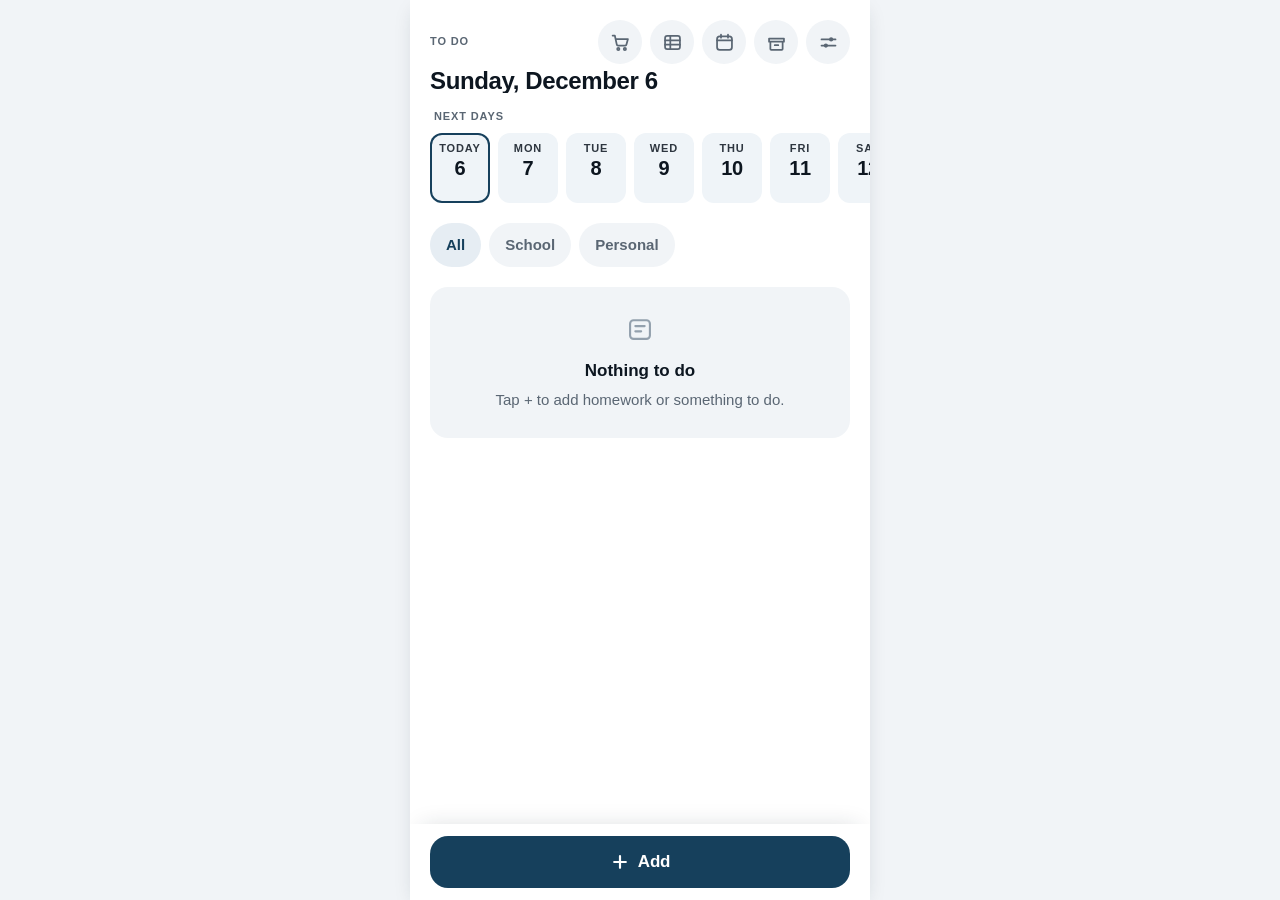
==== index.html @ 9e797135 "Deploy da f73acb8" ====
<!doctype html>
<html lang="it" data-theme="light">
<head>
<meta charset="utf-8">
<meta name="viewport" content="width=device-width, initial-scale=1, viewport-fit=cover">
<meta name="color-scheme" content="light dark">
<meta name="apple-mobile-web-app-capable" content="yes">
<meta name="apple-mobile-web-app-status-bar-style" content="default">
<meta name="apple-mobile-web-app-title" content="Agenda">
<title>Agenda</title>
<link rel="manifest" href="manifest.webmanifest">
<link rel="apple-touch-icon" href="icons/icon-192.png">
<link rel="icon" href="icons/icon-192.png">

<!-- Il tema, prima di qualunque cosa si disegni.
     Deve stare qui, inline e sincrono: se lo decidesse app.js, fra il disegno
     della pagina e l'esecuzione del modulo si vedrebbe un lampo di tema chiaro
     su un telefono in tema scuro. `theme-color` segue, così anche la barra di
     stato di iOS è del colore giusto. -->
<script>
(function () {
  var forced = null;
  try {
    var raw = localStorage.getItem("agenda:settings");
    if (raw) forced = JSON.parse(raw).theme || null;
  } catch (e) { /* navigazione privata o dati corrotti: si segue il telefono */ }
  var dark = forced ? forced === "dark"
    : window.matchMedia && window.matchMedia("(prefers-color-scheme: dark)").matches;
  document.documentElement.dataset.theme = dark ? "dark" : "light";
  var meta = document.createElement("meta");
  meta.name = "theme-color";
  meta.content = dark ? "#0b1118" : "#ffffff";
  document.head.appendChild(meta);
})();
</script>

<link rel="stylesheet" href="css/styles.css">
</head>
<body>

<!-- ════ Schermata principale: Da fare ════════════════════════════════ -->
<div class="ag-app">

  <header class="ag-header">
    <span class="ag-header__eyebrow" data-i18n="todo.eyebrow"></span>
    <div class="ag-header__actions">
      <!-- La spesa, per prima: è l'unico pulsante che non riguarda la scuola,
           e così non si mette in mezzo a quelli che la riguardano (A40). -->
      <button class="ag-iconbtn" type="button" id="open-shopping" data-i18n-label="shop.title">
        <svg width="21" height="21" viewBox="0 0 24 24" fill="none" stroke="currentColor" stroke-width="2" stroke-linecap="round" stroke-linejoin="round" aria-hidden="true"><path d="M3 4h2.5l2.2 10.2a1.5 1.5 0 001.5 1.3h8.1a1.5 1.5 0 001.5-1.2L20.5 8H6.4"/><circle cx="9.5" cy="19.5" r="1.3"/><circle cx="17" cy="19.5" r="1.3"/></svg>
        <span class="ag-badge" id="shopping-count" hidden></span>
      </button>
      <!-- L'orario, a sinistra del calendario (§6.6). Una tabella e non un
           orologio: accanto al calendario, un orologio si confonderebbe con
           un'ora del giorno (A33). -->
      <button class="ag-iconbtn" type="button" id="open-timetable" data-i18n-label="settings.timetable">
        <svg width="21" height="21" viewBox="0 0 24 24" fill="none" stroke="currentColor" stroke-width="2" stroke-linecap="round" stroke-linejoin="round" aria-hidden="true"><rect x="3.5" y="4.5" width="17" height="15" rx="2.5"/><path d="M3.5 9.5h17M3.5 14.5h17M9.5 4.5v15"/></svg>
      </button>
      <button class="ag-iconbtn" type="button" id="open-calendar" data-i18n-label="cal.title">
        <svg width="21" height="21" viewBox="0 0 24 24" fill="none" stroke="currentColor" stroke-width="2" stroke-linecap="round" stroke-linejoin="round" aria-hidden="true"><rect x="3.5" y="5" width="17" height="15.5" rx="3"/><path d="M3.5 9.5h17M8 3v3.5M16 3v3.5"/></svg>
      </button>
      <button class="ag-iconbtn" type="button" id="open-archive" data-i18n-label="archive.title">
        <svg width="21" height="21" viewBox="0 0 24 24" fill="none" stroke="currentColor" stroke-width="2" stroke-linecap="round" stroke-linejoin="round" aria-hidden="true"><path d="M3.5 7.5h17v3.5h-17zM5 11v8.5a1 1 0 001 1h12a1 1 0 001-1V11M10 15h4"/></svg>
      </button>
      <button class="ag-iconbtn" type="button" id="open-settings" data-i18n-label="settings.title">
        <svg width="21" height="21" viewBox="0 0 24 24" fill="none" stroke="currentColor" stroke-width="2" stroke-linecap="round" aria-hidden="true"><path d="M4 8.5h16M4 15.5h16"/><circle cx="15" cy="8.5" r="2.4" fill="currentColor" stroke="none"/><circle cx="9" cy="15.5" r="2.4" fill="currentColor" stroke="none"/></svg>
      </button>
    </div>
    <h1 class="ag-header__title" id="today-title">&nbsp;</h1>
  </header>

  <div class="ag-app__body">

    <!-- L'avviso compare SOLO quando c'è qualcosa che non aspetta: un
         arretrato, o una verifica entro domani. Nelle giornate in pari non
         c'è, e lo spazio va all'elenco. -->
    <div class="ag-urgent" id="urgent" hidden>
      <span class="ag-urgent__text" id="urgent-text"></span>
    </div>

    <!-- I prossimi giorni col loro peso: dice dove c'è spazio per mettere un
         compito, che è la cosa che l'elenco sotto non dice. -->
    <div class="ag-group">
      <span class="ag-group__label" data-i18n="todo.next"></span>
      <div class="ag-next" id="next-days"></div>
    </div>

    <!-- I filtri per ambito. Scorrono in orizzontale: gli ambiti possono
         essere più di quanti ne stiano sullo schermo. -->
    <div class="ag-filters" id="filters" role="group" data-i18n-label="settings.areas"></div>

    <!-- L'avviso della rassegna degli arretrati. Sta sulla strada, fra i
         filtri e l'elenco, e non si chiude da sé: se ne va solo quando gli
         arretrati sono stati sistemati o quando la rassegna è già stata fatta
         oggi. -->
    <div class="ag-alert ag-alert--late" id="review-alert" hidden>
      <div class="ag-alert__text">
        <span class="ag-alert__title" id="review-alert-title"></span>
        <span class="ag-alert__note" id="review-alert-note"></span>
      </div>
      <button class="ag-alert__btn" type="button" id="review-open"></button>
    </div>

    <!-- Il promemoria della copia di sicurezza, una volta al mese (§6.1,
         assunzioni A18–A20). I dati stanno solo qui: se il telefono si
         perde, senza una copia non si recuperano. -->
    <div class="ag-alert ag-alert--neutral" id="backup-alert" hidden>
      <div class="ag-alert__text">
        <span class="ag-alert__title" id="backup-alert-title"></span>
        <span class="ag-alert__note" id="backup-alert-note"></span>
      </div>
      <div class="ag-alert__actions">
        <button class="ag-alert__btn" type="button" id="backup-save"></button>
        <button class="ag-alert__btn ag-alert__btn--quiet" type="button" id="backup-later"></button>
      </div>
    </div>

    <div class="ag-list" id="list"></div>

  </div>

  <footer class="ag-actionbar">
    <button class="ag-btn" type="button" id="add">
      <svg width="20" height="20" viewBox="0 0 24 24" fill="none" stroke="currentColor" stroke-width="2.6" stroke-linecap="round" aria-hidden="true"><path d="M12 5v14M5 12h14"/></svg>
      <span data-i18n="todo.add"></span>
    </button>
  </footer>

</div>

<!-- ════ Livello: calendario ══════════════════════════════════════════ -->
<div class="ag-layer" id="calendar-layer" hidden>
  <div class="ag-panel">
    <header class="ag-panel__head">
      <span class="ag-panel__title" data-i18n="cal.title"></span>
      <div class="ag-seg" id="cal-mode" style="flex:none;width:auto">
        <button class="ag-seg__opt" type="button" data-mode="week" data-i18n="cal.week" style="padding-inline:var(--ag-space-4)"></button>
        <button class="ag-seg__opt" type="button" data-mode="month" data-i18n="cal.month" style="padding-inline:var(--ag-space-4)"></button>
      </div>
      <button class="ag-iconbtn" type="button" data-close="calendar-layer" data-i18n-label="common.close">
        <svg width="18" height="18" viewBox="0 0 24 24" fill="none" stroke="currentColor" stroke-width="2.4" stroke-linecap="round" aria-hidden="true"><path d="M6 6l12 12M18 6L6 18"/></svg>
      </button>
    </header>
    <div class="ag-panel__body" id="calendar-body"></div>
  </div>
</div>

<!-- ════ Livello: spesa ═══════════════════════════════════════════════ -->
<div class="ag-layer" id="shopping-layer" hidden>
  <div class="ag-panel">
    <header class="ag-panel__head">
      <span class="ag-panel__title" data-i18n="shop.title"></span>
      <button class="ag-iconbtn" type="button" data-close="shopping-layer" data-i18n-label="common.close">
        <svg width="18" height="18" viewBox="0 0 24 24" fill="none" stroke="currentColor" stroke-width="2.4" stroke-linecap="round" aria-hidden="true"><path d="M6 6l12 12M18 6L6 18"/></svg>
      </button>
    </header>
    <div class="ag-panel__body" id="shopping-body"></div>
  </div>
</div>

<!-- ════ Livello: orario ══════════════════════════════════════════════ -->
<div class="ag-layer" id="timetable-layer" hidden>
  <div class="ag-panel">
    <header class="ag-panel__head">
      <span class="ag-panel__title" data-i18n="settings.timetable"></span>
      <button class="ag-iconbtn" type="button" data-close="timetable-layer" data-i18n-label="common.close">
        <svg width="18" height="18" viewBox="0 0 24 24" fill="none" stroke="currentColor" stroke-width="2.4" stroke-linecap="round" aria-hidden="true"><path d="M6 6l12 12M18 6L6 18"/></svg>
      </button>
    </header>
    <div class="ag-panel__body" id="timetable-body"></div>
  </div>
</div>

<!-- ════ Livello: archivio ════════════════════════════════════════════ -->
<div class="ag-layer" id="archive-layer" hidden>
  <div class="ag-panel">
    <header class="ag-panel__head">
      <span class="ag-panel__title" data-i18n="archive.title"></span>
      <button class="ag-iconbtn" type="button" data-close="archive-layer" data-i18n-label="common.close">
        <svg width="18" height="18" viewBox="0 0 24 24" fill="none" stroke="currentColor" stroke-width="2.4" stroke-linecap="round" aria-hidden="true"><path d="M6 6l12 12M18 6L6 18"/></svg>
      </button>
    </header>
    <div class="ag-panel__body" id="archive-body"></div>
  </div>
</div>

<!-- ════ Livello: impostazioni ════════════════════════════════════════ -->
<div class="ag-layer" id="settings-layer" hidden>
  <div class="ag-panel">
    <header class="ag-panel__head">
      <!-- La freccia per tornare all'elenco: c'è solo dentro una pagina (§6.4). -->
      <button class="ag-iconbtn" type="button" id="settings-back" data-i18n-label="common.back" hidden>
        <svg width="18" height="18" viewBox="0 0 24 24" fill="none" stroke="currentColor" stroke-width="2.4" stroke-linecap="round" stroke-linejoin="round" aria-hidden="true"><path d="M15 5l-7 7 7 7"/></svg>
      </button>
      <span class="ag-panel__title ag-panel__title--grow" id="settings-title"></span>
      <button class="ag-iconbtn" type="button" data-close="settings-layer" data-i18n-label="common.close">
        <svg width="18" height="18" viewBox="0 0 24 24" fill="none" stroke="currentColor" stroke-width="2.4" stroke-linecap="round" aria-hidden="true"><path d="M6 6l12 12M18 6L6 18"/></svg>
      </button>
    </header>
    <div class="ag-panel__body" id="settings-body"></div>
    <input id="restore-file" type="file" accept="application/json,.json" hidden>
  </div>
</div>

<!-- ════ Livello: il compito (nuovo o aperto) ═════════════════════════ -->
<div class="ag-layer" id="task-layer" hidden>
  <div class="ag-panel">
    <header class="ag-panel__head">
      <span class="ag-panel__title" id="task-layer-title"></span>
      <button class="ag-iconbtn" type="button" data-close="task-layer" data-i18n-label="common.close">
        <svg width="18" height="18" viewBox="0 0 24 24" fill="none" stroke="currentColor" stroke-width="2.4" stroke-linecap="round" aria-hidden="true"><path d="M6 6l12 12M18 6L6 18"/></svg>
      </button>
    </header>
    <div class="ag-panel__body" id="task-body"></div>
    <footer class="ag-panel__foot">
      <button class="ag-btn" type="button" id="task-save"></button>
    </footer>
  </div>
</div>

<!-- ════ Livello: rassegna degli arretrati ════════════════════════════ -->
<div class="ag-layer" id="review-layer" hidden>
  <div class="ag-panel">
    <header class="ag-panel__head">
      <span class="ag-panel__title" data-i18n="review.title"></span>
      <button class="ag-iconbtn" type="button" data-close="review-layer" data-i18n-label="common.close">
        <svg width="18" height="18" viewBox="0 0 24 24" fill="none" stroke="currentColor" stroke-width="2.4" stroke-linecap="round" aria-hidden="true"><path d="M6 6l12 12M18 6L6 18"/></svg>
      </button>
    </header>
    <div class="ag-panel__body" id="review-body"></div>
  </div>
</div>

<!-- ════ Fogli che salgono dal basso ══════════════════════════════════
     Uno solo per volta. Le conferme sono queste, mai una finestra del
     browser (regola 4 di CLAUDE.md). -->
<div class="ag-scrim" id="scrim" hidden></div>

<div class="ag-sheet" id="sheet" hidden role="dialog" aria-modal="true">
  <div class="ag-sheet__grip"></div>
  <div class="ag-sheet__body" id="sheet-body"></div>
</div>

<div class="ag-toasts" id="toasts" aria-live="polite"></div>

<script type="module" src="js/app.js"></script>
</body>
</html>
---- css/styles.css ----
/* Agenda — foglio di stile principale.
 * Solo import, in ordine: token → componenti → layout dell'app.
 *
 * I file di tokens/ e components.css sono COPIE di design_handoff/:
 * si aggiornano copiandoli da lì, non modificandoli qui.
 */

@import "tokens/colors.css";
@import "tokens/typography.css";
@import "tokens/space.css";
@import "components.css";
@import "app.css";
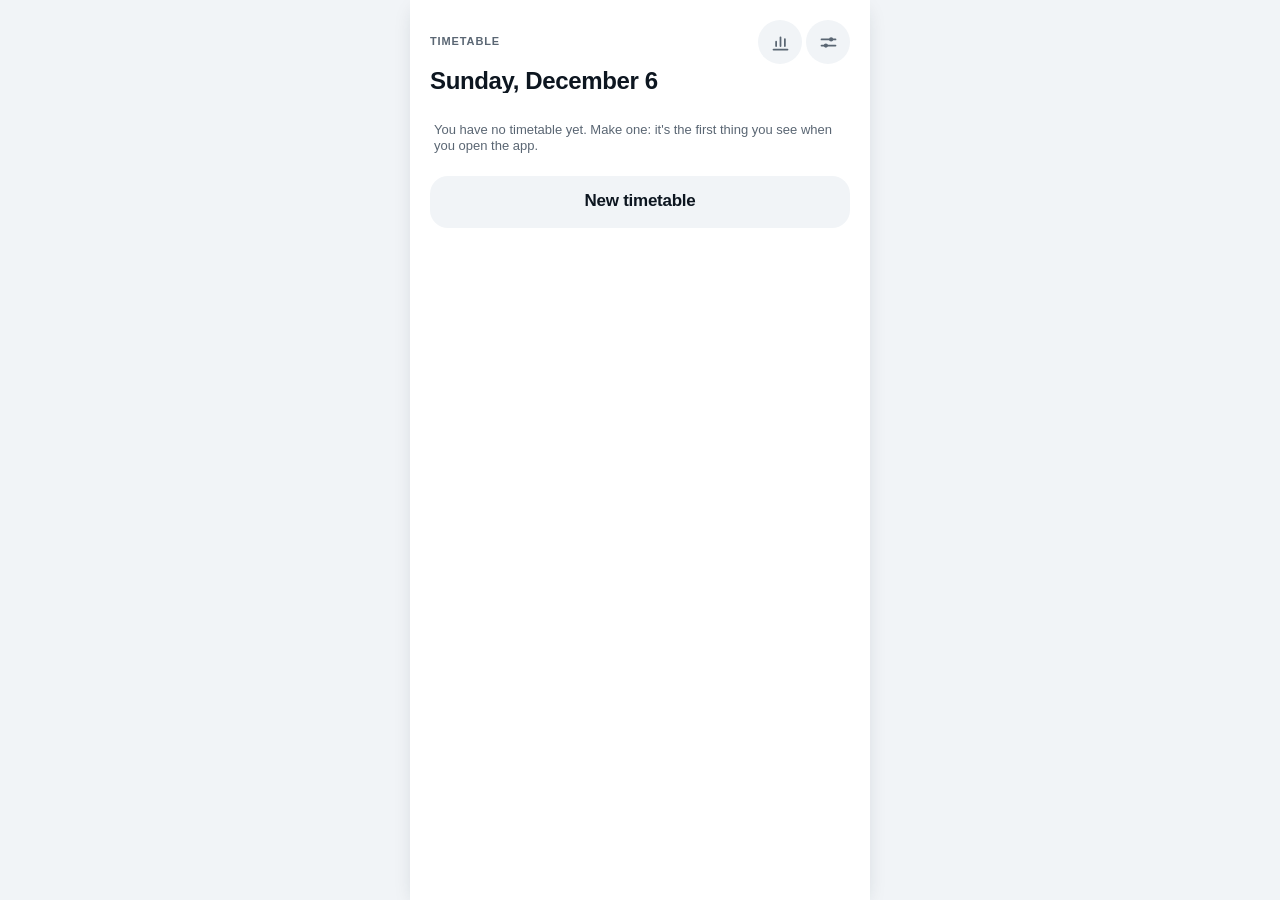
==== commit 4c7f6778: "Deploy da 370ef6e" ====
--- a/index.html
+++ b/index.html
@@ -38,29 +38,17 @@
 </head>
 <body>
 
-<!-- ════ Schermata principale: Da fare ════════════════════════════════ -->
+<!-- ════ Schermata principale: l'orario (A72) ═══════════════════════
+     Dall'undicesimo giro l'app è l'orario e i voti: l'orario è quello che si
+     apre, e sopra c'è la data di oggi. -->
 <div class="ag-app">
 
   <header class="ag-header">
-    <span class="ag-header__eyebrow" data-i18n="todo.eyebrow"></span>
+    <span class="ag-header__eyebrow" data-i18n="settings.timetable"></span>
     <div class="ag-header__actions">
-      <!-- La spesa, per prima: è l'unico pulsante che non riguarda la scuola,
-           e così non si mette in mezzo a quelli che la riguardano (A40). -->
-      <button class="ag-iconbtn" type="button" id="open-shopping" data-i18n-label="shop.title">
-        <svg width="21" height="21" viewBox="0 0 24 24" fill="none" stroke="currentColor" stroke-width="2" stroke-linecap="round" stroke-linejoin="round" aria-hidden="true"><path d="M3 4h2.5l2.2 10.2a1.5 1.5 0 001.5 1.3h8.1a1.5 1.5 0 001.5-1.2L20.5 8H6.4"/><circle cx="9.5" cy="19.5" r="1.3"/><circle cx="17" cy="19.5" r="1.3"/></svg>
-        <span class="ag-badge" id="shopping-count" hidden></span>
-      </button>
-      <!-- L'orario, a sinistra del calendario (§6.6). Una tabella e non un
-           orologio: accanto al calendario, un orologio si confonderebbe con
-           un'ora del giorno (A33). -->
-      <button class="ag-iconbtn" type="button" id="open-timetable" data-i18n-label="settings.timetable">
-        <svg width="21" height="21" viewBox="0 0 24 24" fill="none" stroke="currentColor" stroke-width="2" stroke-linecap="round" stroke-linejoin="round" aria-hidden="true"><rect x="3.5" y="4.5" width="17" height="15" rx="2.5"/><path d="M3.5 9.5h17M3.5 14.5h17M9.5 4.5v15"/></svg>
-      </button>
-      <button class="ag-iconbtn" type="button" id="open-calendar" data-i18n-label="cal.title">
-        <svg width="21" height="21" viewBox="0 0 24 24" fill="none" stroke="currentColor" stroke-width="2" stroke-linecap="round" stroke-linejoin="round" aria-hidden="true"><rect x="3.5" y="5" width="17" height="15.5" rx="3"/><path d="M3.5 9.5h17M8 3v3.5M16 3v3.5"/></svg>
-      </button>
-      <button class="ag-iconbtn" type="button" id="open-archive" data-i18n-label="archive.title">
-        <svg width="21" height="21" viewBox="0 0 24 24" fill="none" stroke="currentColor" stroke-width="2" stroke-linecap="round" stroke-linejoin="round" aria-hidden="true"><path d="M3.5 7.5h17v3.5h-17zM5 11v8.5a1 1 0 001 1h12a1 1 0 001-1V11M10 15h4"/></svg>
+      <!-- I voti (§6.8): delle barre, perché quello che si guarda sono le medie. -->
+      <button class="ag-iconbtn" type="button" id="open-grades" data-i18n-label="grades.title">
+        <svg width="21" height="21" viewBox="0 0 24 24" fill="none" stroke="currentColor" stroke-width="2" stroke-linecap="round" stroke-linejoin="round" aria-hidden="true"><path d="M4 20h16M7 16v-5M12 16V6M17 16v-8"/></svg>
       </button>
       <button class="ag-iconbtn" type="button" id="open-settings" data-i18n-label="settings.title">
         <svg width="21" height="21" viewBox="0 0 24 24" fill="none" stroke="currentColor" stroke-width="2" stroke-linecap="round" aria-hidden="true"><path d="M4 8.5h16M4 15.5h16"/><circle cx="15" cy="8.5" r="2.4" fill="currentColor" stroke="none"/><circle cx="9" cy="15.5" r="2.4" fill="currentColor" stroke="none"/></svg>
@@ -71,39 +59,9 @@
 
   <div class="ag-app__body">
 
-    <!-- L'avviso compare SOLO quando c'è qualcosa che non aspetta: un
-         arretrato, o una verifica entro domani. Nelle giornate in pari non
-         c'è, e lo spazio va all'elenco. -->
-    <div class="ag-urgent" id="urgent" hidden>
-      <span class="ag-urgent__text" id="urgent-text"></span>
-    </div>
-
-    <!-- I prossimi giorni col loro peso: dice dove c'è spazio per mettere un
-         compito, che è la cosa che l'elenco sotto non dice. -->
-    <div class="ag-group">
-      <span class="ag-group__label" data-i18n="todo.next"></span>
-      <div class="ag-next" id="next-days"></div>
-    </div>
-
-    <!-- I filtri per ambito. Scorrono in orizzontale: gli ambiti possono
-         essere più di quanti ne stiano sullo schermo. -->
-    <div class="ag-filters" id="filters" role="group" data-i18n-label="settings.areas"></div>
-
-    <!-- L'avviso della rassegna degli arretrati. Sta sulla strada, fra i
-         filtri e l'elenco, e non si chiude da sé: se ne va solo quando gli
-         arretrati sono stati sistemati o quando la rassegna è già stata fatta
-         oggi. -->
-    <div class="ag-alert ag-alert--late" id="review-alert" hidden>
-      <div class="ag-alert__text">
-        <span class="ag-alert__title" id="review-alert-title"></span>
-        <span class="ag-alert__note" id="review-alert-note"></span>
-      </div>
-      <button class="ag-alert__btn" type="button" id="review-open"></button>
-    </div>
-
-    <!-- Il promemoria della copia di sicurezza, una volta al mese (§6.1,
-         assunzioni A18–A20). I dati stanno solo qui: se il telefono si
-         perde, senza una copia non si recuperano. -->
+    <!-- Il promemoria della copia di sicurezza, una volta al mese (A18–A20,
+         A74). L'orario e i voti stanno solo qui: se il telefono si perde,
+         senza una copia non si recuperano. -->
     <div class="ag-alert ag-alert--neutral" id="backup-alert" hidden>
       <div class="ag-alert__text">
         <span class="ag-alert__title" id="backup-alert-title"></span>
@@ -115,72 +73,22 @@
       </div>
     </div>
 
-    <div class="ag-list" id="list"></div>
+    <div id="timetable-body"></div>
 
   </div>
 
-  <footer class="ag-actionbar">
-    <button class="ag-btn" type="button" id="add">
-      <svg width="20" height="20" viewBox="0 0 24 24" fill="none" stroke="currentColor" stroke-width="2.6" stroke-linecap="round" aria-hidden="true"><path d="M12 5v14M5 12h14"/></svg>
-      <span data-i18n="todo.add"></span>
-    </button>
-  </footer>
-
 </div>
 
-<!-- ════ Livello: calendario ══════════════════════════════════════════ -->
-<div class="ag-layer" id="calendar-layer" hidden>
+<!-- ════ Livello: voti ════════════════════════════════════════════════ -->
+<div class="ag-layer" id="grades-layer" hidden>
   <div class="ag-panel">
     <header class="ag-panel__head">
-      <span class="ag-panel__title" data-i18n="cal.title"></span>
-      <div class="ag-seg" id="cal-mode" style="flex:none;width:auto">
-        <button class="ag-seg__opt" type="button" data-mode="week" data-i18n="cal.week" style="padding-inline:var(--ag-space-4)"></button>
-        <button class="ag-seg__opt" type="button" data-mode="month" data-i18n="cal.month" style="padding-inline:var(--ag-space-4)"></button>
-      </div>
-      <button class="ag-iconbtn" type="button" data-close="calendar-layer" data-i18n-label="common.close">
+      <span class="ag-panel__title" data-i18n="grades.title"></span>
+      <button class="ag-iconbtn" type="button" data-close="grades-layer" data-i18n-label="common.close">
         <svg width="18" height="18" viewBox="0 0 24 24" fill="none" stroke="currentColor" stroke-width="2.4" stroke-linecap="round" aria-hidden="true"><path d="M6 6l12 12M18 6L6 18"/></svg>
       </button>
     </header>
-    <div class="ag-panel__body" id="calendar-body"></div>
-  </div>
-</div>
-
-<!-- ════ Livello: spesa ═══════════════════════════════════════════════ -->
-<div class="ag-layer" id="shopping-layer" hidden>
-  <div class="ag-panel">
-    <header class="ag-panel__head">
-      <span class="ag-panel__title" data-i18n="shop.title"></span>
-      <button class="ag-iconbtn" type="button" data-close="shopping-layer" data-i18n-label="common.close">
-        <svg width="18" height="18" viewBox="0 0 24 24" fill="none" stroke="currentColor" stroke-width="2.4" stroke-linecap="round" aria-hidden="true"><path d="M6 6l12 12M18 6L6 18"/></svg>
-      </button>
-    </header>
-    <div class="ag-panel__body" id="shopping-body"></div>
-  </div>
-</div>
-
-<!-- ════ Livello: orario ══════════════════════════════════════════════ -->
-<div class="ag-layer" id="timetable-layer" hidden>
-  <div class="ag-panel">
-    <header class="ag-panel__head">
-      <span class="ag-panel__title" data-i18n="settings.timetable"></span>
-      <button class="ag-iconbtn" type="button" data-close="timetable-layer" data-i18n-label="common.close">
-        <svg width="18" height="18" viewBox="0 0 24 24" fill="none" stroke="currentColor" stroke-width="2.4" stroke-linecap="round" aria-hidden="true"><path d="M6 6l12 12M18 6L6 18"/></svg>
-      </button>
-    </header>
-    <div class="ag-panel__body" id="timetable-body"></div>
-  </div>
-</div>
-
-<!-- ════ Livello: archivio ════════════════════════════════════════════ -->
-<div class="ag-layer" id="archive-layer" hidden>
-  <div class="ag-panel">
-    <header class="ag-panel__head">
-      <span class="ag-panel__title" data-i18n="archive.title"></span>
-      <button class="ag-iconbtn" type="button" data-close="archive-layer" data-i18n-label="common.close">
-        <svg width="18" height="18" viewBox="0 0 24 24" fill="none" stroke="currentColor" stroke-width="2.4" stroke-linecap="round" aria-hidden="true"><path d="M6 6l12 12M18 6L6 18"/></svg>
-      </button>
-    </header>
-    <div class="ag-panel__body" id="archive-body"></div>
+    <div class="ag-panel__body" id="grades-body"></div>
   </div>
 </div>
 
@@ -202,35 +110,6 @@
   </div>
 </div>
 
-<!-- ════ Livello: il compito (nuovo o aperto) ═════════════════════════ -->
-<div class="ag-layer" id="task-layer" hidden>
-  <div class="ag-panel">
-    <header class="ag-panel__head">
-      <span class="ag-panel__title" id="task-layer-title"></span>
-      <button class="ag-iconbtn" type="button" data-close="task-layer" data-i18n-label="common.close">
-        <svg width="18" height="18" viewBox="0 0 24 24" fill="none" stroke="currentColor" stroke-width="2.4" stroke-linecap="round" aria-hidden="true"><path d="M6 6l12 12M18 6L6 18"/></svg>
-      </button>
-    </header>
-    <div class="ag-panel__body" id="task-body"></div>
-    <footer class="ag-panel__foot">
-      <button class="ag-btn" type="button" id="task-save"></button>
-    </footer>
-  </div>
-</div>
-
-<!-- ════ Livello: rassegna degli arretrati ════════════════════════════ -->
-<div class="ag-layer" id="review-layer" hidden>
-  <div class="ag-panel">
-    <header class="ag-panel__head">
-      <span class="ag-panel__title" data-i18n="review.title"></span>
-      <button class="ag-iconbtn" type="button" data-close="review-layer" data-i18n-label="common.close">
-        <svg width="18" height="18" viewBox="0 0 24 24" fill="none" stroke="currentColor" stroke-width="2.4" stroke-linecap="round" aria-hidden="true"><path d="M6 6l12 12M18 6L6 18"/></svg>
-      </button>
-    </header>
-    <div class="ag-panel__body" id="review-body"></div>
-  </div>
-</div>
-
 <!-- ════ Fogli che salgono dal basso ══════════════════════════════════
      Uno solo per volta. Le conferme sono queste, mai una finestra del
      browser (regola 4 di CLAUDE.md). -->
--- a/css/styles.css
+++ b/css/styles.css
@@ -6,6 +6,7 @@
  */
 
 @import "tokens/colors.css";
+@import "tokens/tavolozza.css";
 @import "tokens/typography.css";
 @import "tokens/space.css";
 @import "components.css";
